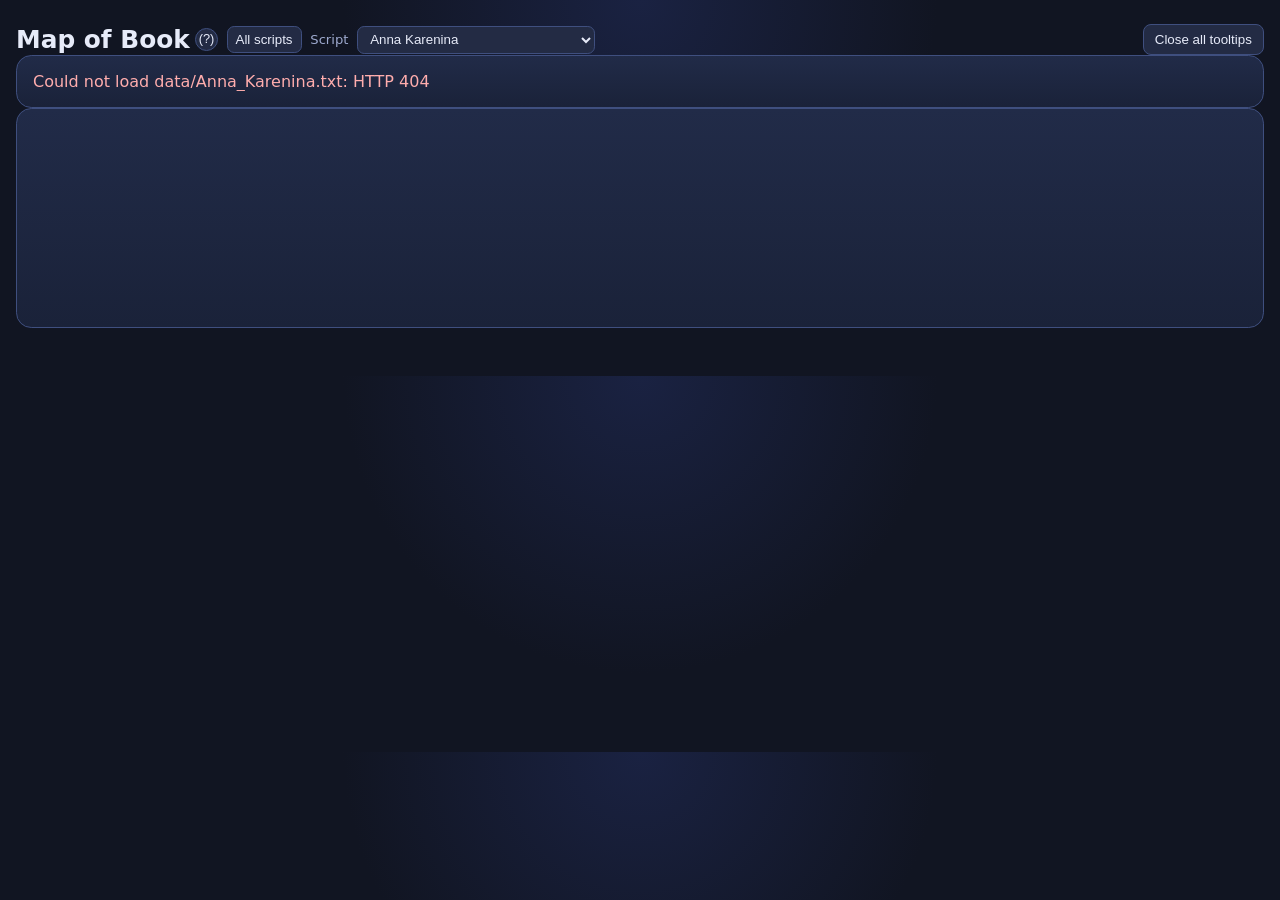
==== anna_karenina/index.html @ 2b0695c7 "Add Anna Karenina support, home view, and direct script routing" ====
<!doctype html>
<html lang="en">
  <head>
    <meta charset="UTF-8" />
    <meta name="viewport" content="width=device-width, initial-scale=1.0" />
    <title>Map of Book · Anna Karenina</title>
    <link rel="stylesheet" href="../styles.css" />
  </head>
  <body>
    <main id="app-root" class="layout" data-book-key="anna_karenina">
      <section id="home-page" class="home-page">
        <header class="top-header">
          <h1>Map of Book</h1>
          <p class="home-intro">Choose a script to open its chapter visualizer.</p>
        </header>
        <div id="script-cards" class="script-cards" aria-label="Available scripts"></div>
      </section>

      <section id="visualizer-page" hidden>
        <header class="top-header">
          <div class="title-row">
            <div class="title-controls">
              <h1>Map of Book <button id="title-help" class="title-help" type="button" aria-label="About this view">(?)</button></h1>
              <button id="home-button" class="home-button" type="button">All scripts</button>
              <label class="book-select-label" for="book-select">Script</label>
              <select id="book-select" class="book-select" aria-label="Choose a book script"></select>
            </div>
            <button id="close-all-tooltips" type="button">Close all tooltips</button>
          </div>
        </header>

        <section class="viz-card">
          <div class="viz-layout">
            <div id="timeline" class="timeline" aria-live="polite">
              <div id="phase-rows" class="phase-rows"></div>
            </div>
          </div>
        </section>

        <section id="popup-layer" class="popup-layer" aria-live="polite"></section>

        <section id="info-grid" class="info-grid" aria-label="Main infoboxes"></section>
      </section>
    </main>

    <script src="../app.js"></script>
  </body>
</html>
---- styles.css ----
:root {
  color-scheme: dark;
  --bg: #111522;
  --surface: #1b2236;
  --surface-alt: #232b44;
  --text: #e7ebf9;
  --muted: #9eaacf;
  --accent: #7ab7ff;
  --border: #3f4f7f;
}

* {
  box-sizing: border-box;
}

body {
  margin: 0;
  font-family: Inter, system-ui, -apple-system, Segoe UI, Roboto, sans-serif;
  background: radial-gradient(circle at top, #1a2242 0%, var(--bg) 40%);
  color: var(--text);
}

.layout {
  max-width: 1350px;
  margin: 0 auto;
  padding: 1.5rem 1rem 3rem;
  display: grid;
  gap: 1rem;
}

.home-intro {
  margin: 0.45rem 0 0;
  color: var(--muted);
}

.script-cards {
  display: grid;
  grid-template-columns: repeat(auto-fit, minmax(260px, 1fr));
  gap: 0.85rem;
}

.script-card {
  border: 1px solid var(--border);
  background: linear-gradient(180deg, #212b48, #1a2239);
  color: var(--text);
  border-radius: 0.8rem;
  padding: 0.85rem;
  text-align: left;
  cursor: pointer;
}

.script-card h3 {
  margin: 0 0 0.4rem;
  color: var(--accent);
}

.script-card-author {
  margin: 0 0 0.35rem;
  color: #cdd9fb;
  font-size: 0.86rem;
}

.script-card-summary {
  margin: 0;
  color: #dbe4ff;
  font-size: 0.88rem;
  line-height: 1.35;
}

.top-header h1 {
  margin: 0;
  font-size: 1.55rem;
  display: flex;
  align-items: center;
  gap: 0.35rem;
}

.title-row {
  display: flex;
  align-items: center;
  justify-content: space-between;
  gap: 0.6rem;
}

.title-controls {
  display: flex;
  align-items: center;
  gap: 0.55rem;
  flex-wrap: wrap;
}

.book-select-label {
  color: var(--muted);
  font-size: 0.82rem;
}

.book-select {
  border: 1px solid var(--border);
  background: var(--surface-alt);
  color: var(--text);
  border-radius: 0.45rem;
  padding: 0.28rem 0.5rem;
}

.home-button {
  border: 1px solid var(--border);
  background: var(--surface-alt);
  color: var(--text);
  border-radius: 0.45rem;
  padding: 0.3rem 0.5rem;
  cursor: pointer;
}

.title-help {
  border: 1px solid var(--border);
  background: var(--surface-alt);
  color: var(--text);
  border-radius: 999px;
  width: 1.4rem;
  height: 1.4rem;
  font-size: 0.8rem;
  line-height: 1;
  padding: 0;
  cursor: pointer;
}

.info-grid {
  display: grid;
  grid-template-columns: minmax(320px, 1fr);
  gap: 0.7rem;
}

.info-card {
  background: linear-gradient(180deg, #212b48, #1a2239);
  border: 1px solid var(--border);
  border-radius: 0.8rem;
  padding: 0.8rem;
  min-height: 120px;
}

.summary-layout {
  display: grid;
  grid-template-columns: minmax(0, 1fr) 170px;
  gap: 0.9rem;
  align-items: start;
}

.info-card h3 {
  margin: 0 0 0.4rem;
  color: var(--accent);
  font-size: 0.95rem;
}

.rich-text p,
.rich-text ul {
  margin: 0 0 0.55rem;
  color: var(--text);
  font-size: 0.9rem;
  line-height: 1.35;
}

.rich-text ul {
  padding-left: 1.1rem;
}

.rich-text p:last-child,
.rich-text ul:last-child {
  margin-bottom: 0;
}

.toolbar {
  display: flex;
  justify-content: flex-end;
}

#close-all-tooltips {
  border: 1px solid var(--border);
  background: var(--surface-alt);
  color: var(--text);
  border-radius: 0.5rem;
  padding: 0.45rem 0.7rem;
  cursor: pointer;
}

.viz-card {
  border-radius: 0.95rem;
  background: linear-gradient(180deg, #212b48, #1a2239);
  border: 1px solid var(--border);
  padding: 1rem;
}

.viz-layout { display: block; }

.timeline {
  overflow: auto;
}

.phase-rows {
  display: grid;
  gap: 0.7rem;
}

.phase-row {
  display: grid;
  grid-template-columns: 150px 1fr;
  gap: 0.65rem;
  align-items: center;
}

.phase-label {
  border: 1px solid #4866a7;
  background: #22335c;
  color: #d6e6ff;
  border-radius: 0.55rem;
  padding: 0.45rem 0.5rem;
  text-align: left;
  cursor: pointer;
  line-height: 1.15;
}

.phase-label-phase {
  display: block;
  font-weight: 700;
  font-size: 0.74rem;
}

.phase-label-name {
  display: block;
  margin-top: 0.2rem;
  font-size: 0.68rem;
  color: #c7dcff;
}

.chapter-strip {
  min-width: 0;
  border-top: 3px solid #506797;
  padding-top: 0.65rem;
  display: flex;
  gap: 0.5rem;
  flex-wrap: wrap;
}

.chapter-strips {
  display: grid;
  gap: 0.55rem;
}

.chapter-strip-split {
  min-width: 0;
}

.chapter-node {
  border: 1px solid #5372ab;
  border-radius: 0.5rem;
  width: 96px;
  flex: 0 0 96px;
  min-height: 58px;
  color: #eff4ff;
  cursor: pointer;
  padding: 0.28rem 0.35rem;
  text-align: center;
  display: flex;
  align-items: center;
  justify-content: center;
  flex-direction: column;
  gap: 0.2rem;
}

.chapter-node[data-category='exp'] { background: #2f5f8f; }
.chapter-node[data-category='comp'] { background: #6c4ea5; }
.chapter-node[data-category='int'] { background: #7d5b2b; }
.chapter-node[data-category='turn'] { background: #9a3f52; }
.chapter-node[data-category='res'] { background: #356f5a; }
.chapter-node[data-category='dig'] { background: #545d6d; }

.chapter-title {
  font-weight: 600;
  font-size: 0.74rem;
  line-height: 1.1;
  max-width: 72px;
  white-space: normal;
  overflow: hidden;
  display: -webkit-box;
  -webkit-line-clamp: 2;
  -webkit-box-orient: vertical;
  line-clamp: 2;
  word-break: break-word;
}

.chapter-number {
  font-size: 0.64rem;
  line-height: 1;
  opacity: 0.9;
  letter-spacing: 0.02em;
}

.foreshadowing-markers {
  display: flex;
  flex-wrap: wrap;
  justify-content: center;
  gap: 0.15rem;
}

.foreshadowing-marker {
  border: 1px solid rgba(255, 255, 255, 0.55);
  color: #f5f7ff;
  width: 1rem;
  height: 1rem;
  min-width: 1rem;
  min-height: 1rem;
  border-radius: 0.15rem;
  padding: 0;
  font-size: 0.5rem;
  line-height: 1;
  font-weight: 700;
  display: inline-flex;
  align-items: center;
  justify-content: center;
  cursor: pointer;
}

.chapter-highlight {
  outline: 3px solid #ffe08a;
  outline-offset: 2px;
  box-shadow: 0 0 0 3px rgba(255, 224, 138, 0.2);
}

.popup-highlight {
  outline: 3px solid #ffe08a;
  outline-offset: 2px;
  box-shadow: 0 0 0 3px rgba(255, 224, 138, 0.2);
}

.glossary-link {
  border: 0;
  background: transparent;
  color: #9ed0ff;
  text-decoration: underline;
  text-decoration-style: dotted;
  padding: 0;
  cursor: pointer;
  font: inherit;
}

.popup-layer {
  position: relative;
  min-height: 220px;
  border: 1px solid var(--border);
  border-radius: 0.95rem;
  background: linear-gradient(180deg, #212b48, #1a2239);
  padding: 0.75rem;
  overflow: hidden;
}

.popup {
  position: absolute;
  width: calc(50% - 0.7rem);
  background: #10182bf2;
  border: 1px solid #4f6798;
  border-radius: 0.55rem;
  padding: 0.65rem 0.8rem;
  box-shadow: 0 8px 18px rgba(0, 0, 0, 0.4);
  z-index: 100;
}

.popup h4 {
  margin: 0 0 0.45rem;
  color: #cde2ff;
  padding-right: 1.25rem;
}

.popup-close {
  position: absolute;
  right: 0.35rem;
  top: 0.25rem;
  border: 0;
  background: transparent;
  color: #d9e6ff;
  font-size: 1.2rem;
  cursor: pointer;
}

.error {
  color: #ffadad;
  margin: 0;
}

.summary-links {
  margin-top: 0.7rem;
}

.summary-links a,
.summary-links button {
  border: 0;
  padding: 0;
  background: transparent;
  color: #9ed0ff;
  text-decoration: underline;
  cursor: pointer;
  font: inherit;
  margin-right: 0.8rem;
}

.legend {
  border: 1px solid var(--border);
  border-radius: 0.7rem;
  padding: 0.55rem;
  background: #1a233a;
}

.legend ul {
  list-style: none;
  margin: 0;
  padding: 0;
  display: grid;
  gap: 0.3rem;
  font-size: 0.78rem;
}

.legend li {
  display: flex;
  align-items: center;
  gap: 0.5rem;
  line-height: 1.2;
}

.legend-swatch {
  width: 0.9rem;
  height: 0.9rem;
  border-radius: 0.2rem;
  border: 1px solid rgba(255, 255, 255, 0.45);
  display: inline-block;
}

.legend-exp { background: #2f5f8f; }
.legend-comp { background: #6c4ea5; }
.legend-int { background: #7d5b2b; }
.legend-turn { background: #9a3f52; }
.legend-res { background: #356f5a; }
.legend-dig { background: #545d6d; }

@media (max-width: 1200px) {
  .info-grid {
    grid-template-columns: 1fr;
  }

  .phase-row {
    grid-template-columns: 1fr;
  }

  .popup {
    width: calc(100% - 1.5rem);
  }

  .viz-layout {
    display: block;
  }

  .summary-layout {
    grid-template-columns: 1fr;
  }
}
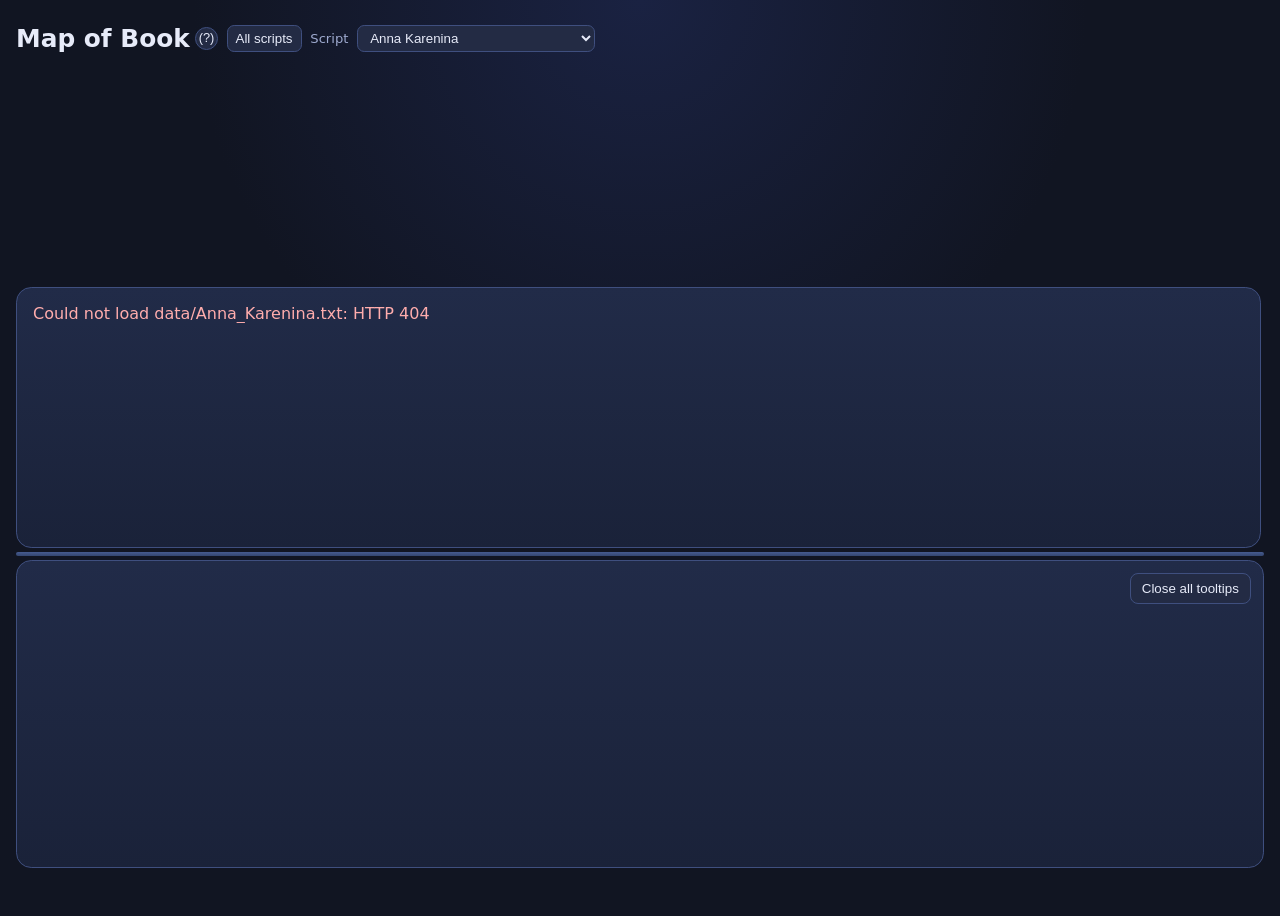
==== commit e78f2e70: "Refactor visualizer into resizable split map and tooltip panes" ====
--- a/anna_karenina/index.html
+++ b/anna_karenina/index.html
@@ -16,7 +16,7 @@
         <div id="script-cards" class="script-cards" aria-label="Available scripts"></div>
       </section>
 
-      <section id="visualizer-page" hidden>
+      <section id="visualizer-page" class="visualizer-page" hidden>
         <header class="top-header">
           <div class="title-row">
             <div class="title-controls">
@@ -25,21 +25,30 @@
               <label class="book-select-label" for="book-select">Script</label>
               <select id="book-select" class="book-select" aria-label="Choose a book script"></select>
             </div>
-            <button id="close-all-tooltips" type="button">Close all tooltips</button>
           </div>
         </header>
 
-        <section class="viz-card">
-          <div class="viz-layout">
-            <div id="timeline" class="timeline" aria-live="polite">
-              <div id="phase-rows" class="phase-rows"></div>
+        <section class="split-layout" aria-label="Chapter map and tooltips">
+          <div id="main-viewport" class="main-viewport">
+            <section id="info-grid" class="info-grid" aria-label="Main infoboxes"></section>
+            <section class="viz-card">
+              <div class="viz-layout">
+                <div id="timeline" class="timeline" aria-live="polite">
+                  <div id="phase-rows" class="phase-rows"></div>
+                </div>
+              </div>
+            </section>
+          </div>
+
+          <button id="splitter-handle" class="splitter-handle" type="button" aria-label="Resize tooltips panel" aria-orientation="horizontal"></button>
+
+          <div id="tooltip-viewport" class="tooltip-viewport" aria-live="polite">
+            <div class="tooltip-toolbar">
+              <button id="close-all-tooltips" type="button">Close all tooltips</button>
             </div>
+            <section id="popup-layer" class="popup-layer"></section>
           </div>
         </section>
-
-        <section id="popup-layer" class="popup-layer" aria-live="polite"></section>
-
-        <section id="info-grid" class="info-grid" aria-label="Main infoboxes"></section>
       </section>
     </main>
 
--- a/styles.css
+++ b/styles.css
@@ -28,6 +28,62 @@
   gap: 1rem;
 }
 
+
+.visualizer-page {
+  min-height: calc(100vh - 3.5rem);
+  display: grid;
+  grid-template-rows: auto 1fr;
+  gap: 0.9rem;
+}
+
+.split-layout {
+  --top-pane-size: 60%;
+  min-height: 0;
+  height: 100%;
+  display: grid;
+  grid-template-rows: minmax(240px, var(--top-pane-size)) 12px minmax(180px, 1fr);
+  gap: 0;
+}
+
+.main-viewport,
+.tooltip-viewport {
+  min-height: 0;
+  overflow: auto;
+}
+
+.main-viewport {
+  display: grid;
+  gap: 0.8rem;
+  padding-right: 0.2rem;
+}
+
+.tooltip-viewport {
+  border: 1px solid var(--border);
+  border-radius: 0.95rem;
+  background: linear-gradient(180deg, #212b48, #1a2239);
+  padding: 0.75rem;
+}
+
+.tooltip-toolbar {
+  display: flex;
+  justify-content: flex-end;
+  margin-bottom: 0.5rem;
+}
+
+.splitter-handle {
+  border: 0;
+  width: 100%;
+  background: linear-gradient(180deg, #465b90, #34466f);
+  cursor: row-resize;
+  border-radius: 999px;
+  margin: 0.25rem 0;
+}
+
+.splitter-handle:focus-visible {
+  outline: 2px solid #a2c6ff;
+  outline-offset: 1px;
+}
+
 .home-intro {
   margin: 0.45rem 0 0;
   color: var(--muted);
@@ -166,11 +222,6 @@
 .rich-text p:last-child,
 .rich-text ul:last-child {
   margin-bottom: 0;
-}
-
-.toolbar {
-  display: flex;
-  justify-content: flex-end;
 }
 
 #close-all-tooltips {
@@ -345,10 +396,6 @@
 .popup-layer {
   position: relative;
   min-height: 220px;
-  border: 1px solid var(--border);
-  border-radius: 0.95rem;
-  background: linear-gradient(180deg, #212b48, #1a2239);
-  padding: 0.75rem;
   overflow: hidden;
 }
 
@@ -440,6 +487,15 @@
 .legend-dig { background: #545d6d; }
 
 @media (max-width: 1200px) {
+  .visualizer-page {
+    min-height: auto;
+  }
+
+  .split-layout {
+    height: auto;
+    grid-template-rows: auto 10px minmax(220px, 1fr);
+  }
+
   .info-grid {
     grid-template-columns: 1fr;
   }
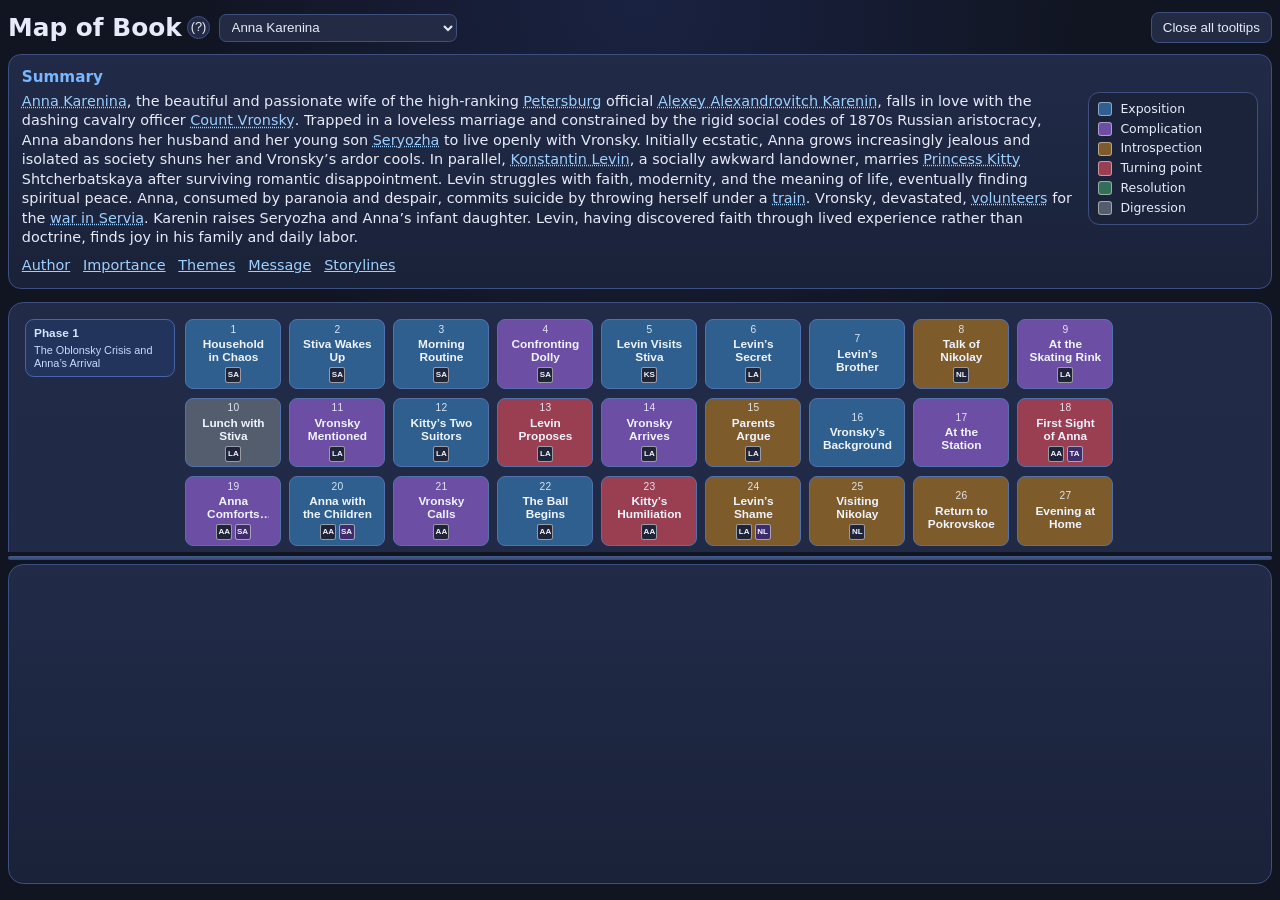
==== commit a21dedf8: "Refine header controls and tooltip content cleanup" ====
--- a/anna_karenina/index.html
+++ b/anna_karenina/index.html
@@ -20,11 +20,10 @@
         <header class="top-header">
           <div class="title-row">
             <div class="title-controls">
-              <h1>Map of Book <button id="title-help" class="title-help" type="button" aria-label="About this view">(?)</button></h1>
-              <button id="home-button" class="home-button" type="button">All scripts</button>
-              <label class="book-select-label" for="book-select">Script</label>
+              <h1><a id="title-home-link" class="title-home-link" href="/">Map of Book</a> <button id="title-help" class="title-help" type="button" aria-label="About this view">(?)</button></h1>
               <select id="book-select" class="book-select" aria-label="Choose a book script"></select>
             </div>
+            <button id="close-all-tooltips" type="button">Close all tooltips</button>
           </div>
         </header>
 
@@ -43,9 +42,6 @@
           <button id="splitter-handle" class="splitter-handle" type="button" aria-label="Resize tooltips panel" aria-orientation="horizontal"></button>
 
           <div id="tooltip-viewport" class="tooltip-viewport" aria-live="polite">
-            <div class="tooltip-toolbar">
-              <button id="close-all-tooltips" type="button">Close all tooltips</button>
-            </div>
             <section id="popup-layer" class="popup-layer"></section>
           </div>
         </section>
--- a/styles.css
+++ b/styles.css
@@ -14,26 +14,36 @@
 }
 
 body {
+  height: 100vh;
   margin: 0;
   font-family: Inter, system-ui, -apple-system, Segoe UI, Roboto, sans-serif;
   background: radial-gradient(circle at top, #1a2242 0%, var(--bg) 40%);
   color: var(--text);
+  overflow: hidden;
 }
 
 .layout {
+  height: 100%;
   max-width: 1350px;
   margin: 0 auto;
-  padding: 1.5rem 1rem 3rem;
+  padding: 0.75rem 0.5rem 1rem;
   display: grid;
   gap: 1rem;
-}
-
+  overflow: hidden;
+}
+
+.home-page {
+  overflow: auto;
+  min-height: 0;
+}
 
 .visualizer-page {
-  min-height: calc(100vh - 3.5rem);
+  min-height: 0;
+  height: 100%;
   display: grid;
   grid-template-rows: auto 1fr;
-  gap: 0.9rem;
+  gap: 0.65rem;
+  overflow: hidden;
 }
 
 .split-layout {
@@ -43,6 +53,7 @@
   display: grid;
   grid-template-rows: minmax(240px, var(--top-pane-size)) 12px minmax(180px, 1fr);
   gap: 0;
+  overflow: hidden;
 }
 
 .main-viewport,
@@ -54,20 +65,14 @@
 .main-viewport {
   display: grid;
   gap: 0.8rem;
-  padding-right: 0.2rem;
+  padding-right: 0;
 }
 
 .tooltip-viewport {
   border: 1px solid var(--border);
   border-radius: 0.95rem;
   background: linear-gradient(180deg, #212b48, #1a2239);
-  padding: 0.75rem;
-}
-
-.tooltip-toolbar {
-  display: flex;
-  justify-content: flex-end;
-  margin-bottom: 0.5rem;
+  padding: 0.55rem 0.6rem;
 }
 
 .splitter-handle {
@@ -138,16 +143,21 @@
   gap: 0.6rem;
 }
 
+.title-home-link {
+  color: inherit;
+  text-decoration: none;
+}
+
+.title-home-link:hover,
+.title-home-link:focus-visible {
+  text-decoration: underline;
+}
+
 .title-controls {
   display: flex;
   align-items: center;
   gap: 0.55rem;
   flex-wrap: wrap;
-}
-
-.book-select-label {
-  color: var(--muted);
-  font-size: 0.82rem;
 }
 
 .book-select {
@@ -156,15 +166,6 @@
   color: var(--text);
   border-radius: 0.45rem;
   padding: 0.28rem 0.5rem;
-}
-
-.home-button {
-  border: 1px solid var(--border);
-  background: var(--surface-alt);
-  color: var(--text);
-  border-radius: 0.45rem;
-  padding: 0.3rem 0.5rem;
-  cursor: pointer;
 }
 
 .title-help {
@@ -243,7 +244,7 @@
 .viz-layout { display: block; }
 
 .timeline {
-  overflow: auto;
+  overflow: visible;
 }
 
 .phase-rows {
@@ -255,7 +256,12 @@
   display: grid;
   grid-template-columns: 150px 1fr;
   gap: 0.65rem;
-  align-items: center;
+  align-items: start;
+}
+
+.phase-row + .phase-row {
+  border-top: 3px solid #506797;
+  padding-top: 0.6rem;
 }
 
 .phase-label {
@@ -284,8 +290,6 @@
 
 .chapter-strip {
   min-width: 0;
-  border-top: 3px solid #506797;
-  padding-top: 0.65rem;
   display: flex;
   gap: 0.5rem;
   flex-wrap: wrap;
@@ -488,7 +492,7 @@
 
 @media (max-width: 1200px) {
   .visualizer-page {
-    min-height: auto;
+    min-height: 0;
   }
 
   .split-layout {
